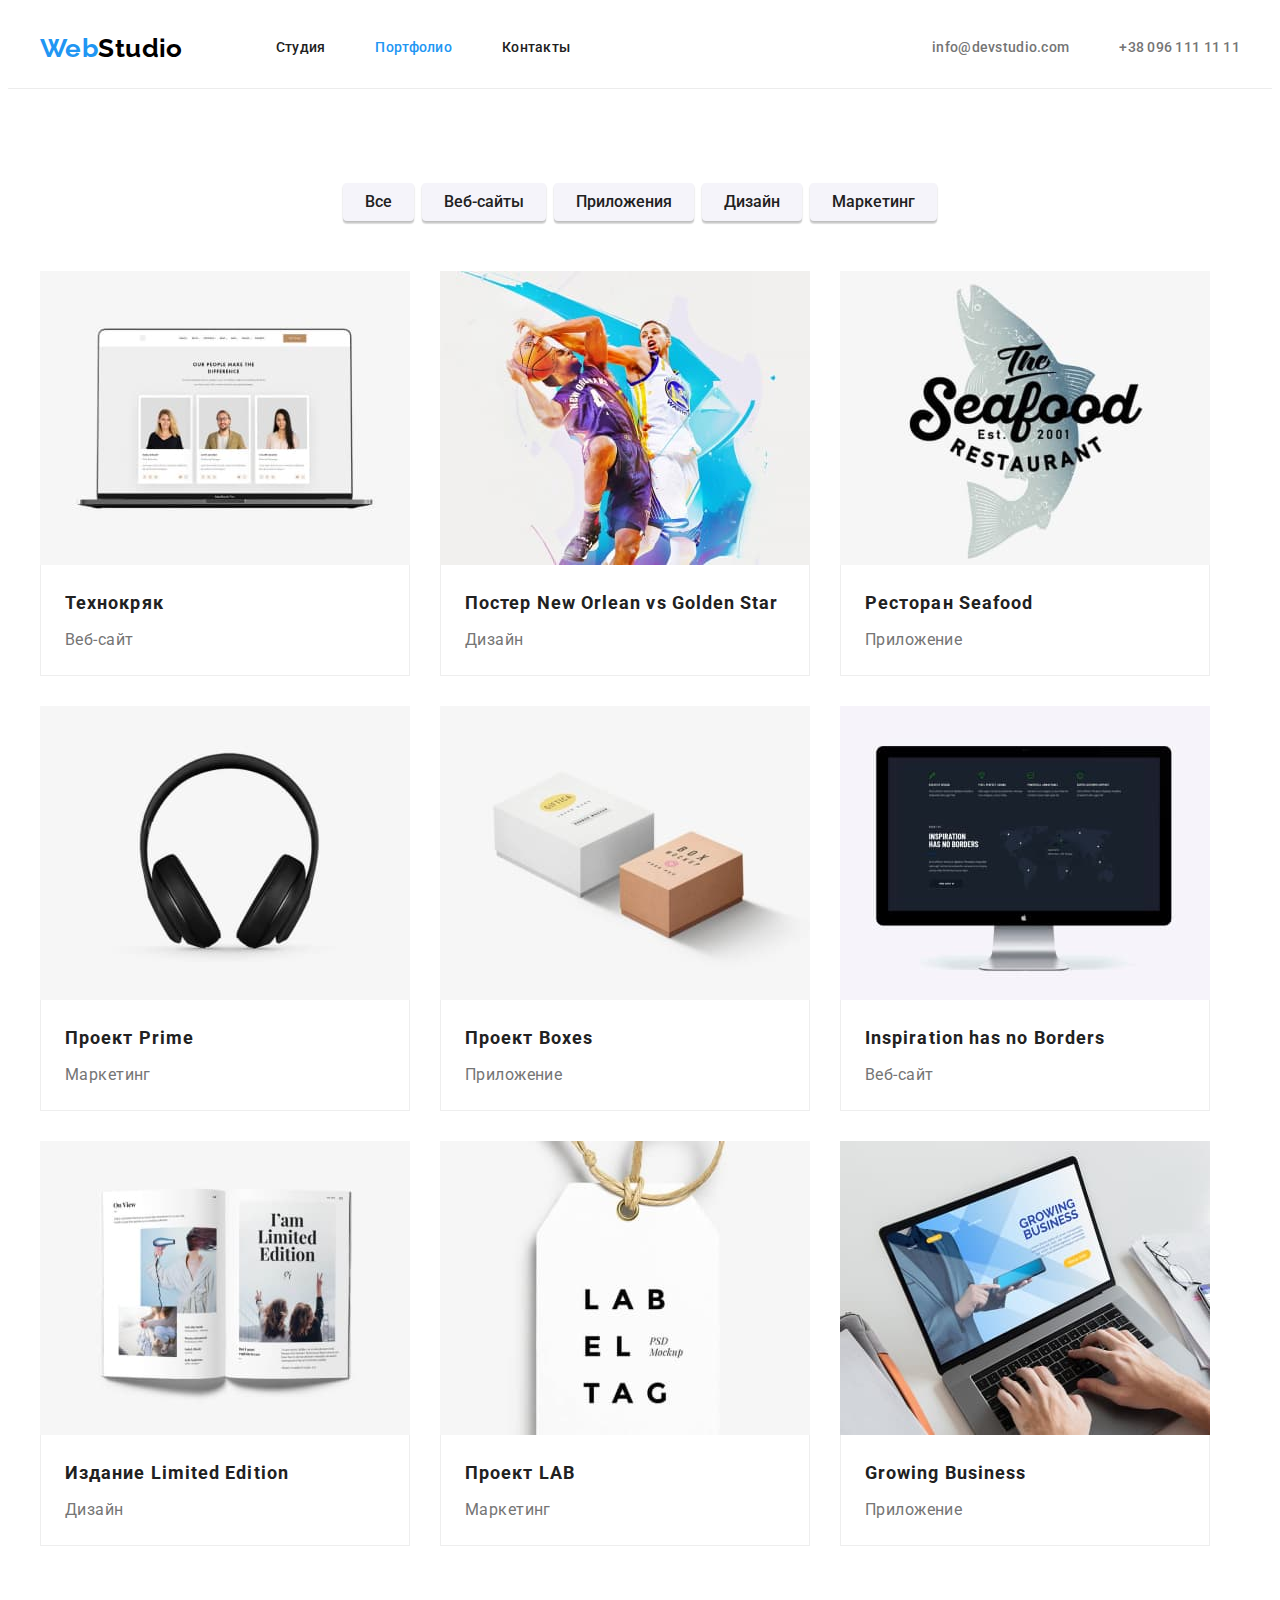
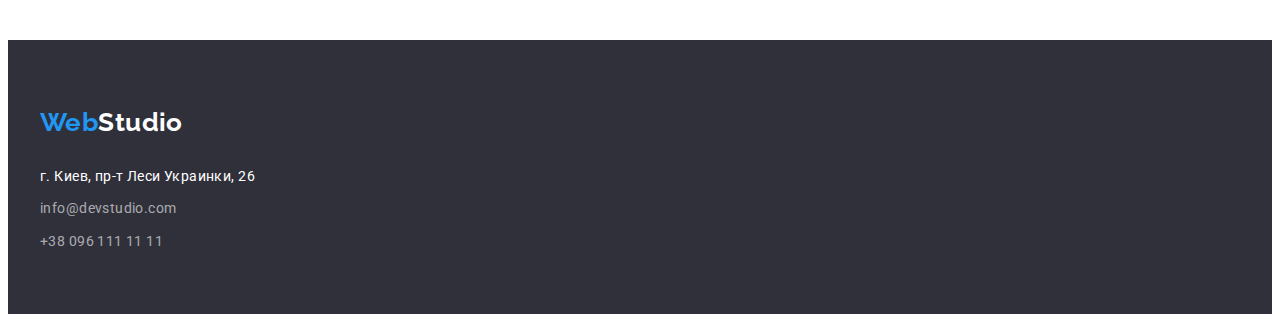
==== portfolio.html @ 7ce954c1 "Initial commit" ====
<!DOCTYPE html>
<html lang="ru">
  <head>
    <meta charset="UTF-8" />
    <meta http-equiv="X-UA-Compatible" content="IE=edge" />
    <meta name="viewport" content="width=device-width, initial-scale=1.0" />
    <title>Portfolio</title>
    <!-- Fonts -->
    <link rel="preconnect" href="https://fonts.googleapis.com" />
    <link rel="preconnect" href="https://fonts.gstatic.com" crossorigin />
    <link
      href="https://fonts.googleapis.com/css2?family=Raleway:wght@700&family=Roboto:wght@400;500;700;900&display=swap"
      rel="stylesheet"
    />
    <!-- NORMALIZ -->
    <link
      rel="stylesheet"
      href="https://cdnjs.cloudflare.com/ajax/libs/modern-normalize/1.1.0/modern-normalize.min.css"
      integrity="sha512-wpPYUAdjBVSE4KJnH1VR1HeZfpl1ub8YT/NKx4PuQ5NmX2tKuGu6U/JRp5y+Y8XG2tV+wKQpNHVUX03MfMFn9Q=="
      crossorigin="anonymous"
      referrerpolicy="no-referrer"
    />
    <!-- Custom styles -->
    <link rel="stylesheet" href="./css/styles.css" />
  </head>
  <body>
    <!-- Заголовок -->
    <header class="header-style">
      <div class="container header-container">
        <a class="logo" href="./index.html" lang="en">Web<span class="header-logo">Studio</span></a>
        <nav class="navigation">
          <ul class="list navigation-list">
            <li class="list-item navigation-item">
              <a class="header-link" href="./index.html">Студия</a>
            </li>
            <li class="list-item navigation-item">
              <a class="header-link-current" href="./portfolio.html">Портфолио</a>
            </li>
            <li class="list-item navigation-item"><a class="header-link" href="">Контакты</a></li>
          </ul>
        </nav>
        <ul class="list head-contact-list">
          <li class="head-contact-item">
            <a class="header-mail" href="mailto:info@devstudio.com">info@devstudio.com</a>
          </li>
          <li class="head-contact-item">
            <a class="header-tel" href="tel:+380961111111">+38 096 111 11 11</a>
          </li>
        </ul>
      </div>
    </header>

    <!-- Основная часть  -->
    <main>
      <section class="portfolio-section">
        <div class="container portfolio-container">
          <h1 class="visually-hidden">Портфолио</h1>
          <ul class="list portfolio-btn-list">
            <li class="portfolio-btn-item"><button class="btn" type="button">Все</button></li>
            <li class="portfolio-btn-item"><button class="btn" type="button">Веб-сайты</button></li>
            <li class="portfolio-btn-item">
              <button class="btn" type="button">Приложения</button>
            </li>
            <li class="portfolio-btn-item"><button class="btn" type="button">Дизайн</button></li>
            <li class="portfolio-btn-item"><button class="btn" type="button">Маркетинг</button></li>
          </ul>
          <ul class="list portfolio-list">
            <li class="portfolio-item">
              <img
                class="photo"
                src="./images/portfolio/1technokrjak.jpg"
                alt="laptop"
                width="370"
                height="294"
              />
              <div class="descr-filtname-grp">
                <h2 class="description">Технокряк</h2>
                <p class="filter-name">Веб-сайт</p>
              </div>
            </li>
            <li class="portfolio-item">
              <img
                class="photo"
                src="./images/portfolio/2poster.jpg"
                alt="basketball players"
                width="370"
                height="294"
              />
              <div class="descr-filtname-grp">
                <h2 class="description">Постер New Orlean vs Golden Star</h2>
                <p class="filter-name">Дизайн</p>
              </div>
            </li>
            <li class="portfolio-item">
              <img
                class="photo"
                src="./images/portfolio/3restaraunt.jpg"
                alt="restaurant logo"
                width="370"
                height="294"
              />
              <div class="descr-filtname-grp">
                <h2 class="description">Ресторан Seafood</h2>
                <p class="filter-name">Приложение</p>
              </div>
            </li>
            <li class="portfolio-item">
              <img
                class="photo"
                src="./images/portfolio/4prime.jpg"
                alt="headphones"
                width="370"
                height="294"
              />
              <div class="descr-filtname-grp">
                <h2 class="description">Проект Prime</h2>
                <p class="filter-name">Маркетинг</p>
              </div>
            </li>
            <li class="portfolio-item">
              <img
                class="photo"
                src="./images/portfolio/5boxes.jpg"
                alt="boxes"
                width="370"
                height="294"
              />
              <div class="descr-filtname-grp">
                <h2 class="description">Проект Boxes</h2>
                <p class="filter-name">Приложение</p>
              </div>
            </li>
            <li class="portfolio-item">
              <img
                class="photo"
                src="./images/portfolio/6inspiration.jpg"
                alt="monitor"
                width="370"
                height="294"
              />
              <div class="descr-filtname-grp">
                <h2 class="description">Inspiration has no Borders</h2>
                <p class="filter-name">Веб-сайт</p>
              </div>
            </li>
            <li class="portfolio-item">
              <img
                class="photo"
                src="./images/portfolio/7limited.jpg"
                alt="book"
                width="370"
                height="294"
              />
              <div class="descr-filtname-grp">
                <h2 class="description">Издание Limited Edition</h2>
                <p class="filter-name">Дизайн</p>
              </div>
            </li>
            <li class="portfolio-item">
              <img
                class="photo"
                src="./images/portfolio/8lab.jpg"
                alt="label tag"
                width="370"
                height="294"
              />
              <div class="descr-filtname-grp">
                <h2 class="description">Проект LAB</h2>
                <p class="filter-name">Маркетинг</p>
              </div>
            </li>
            <li class="portfolio-item">
              <img
                class="photo"
                src="./images/portfolio/9business.jpg"
                alt="laptop"
                width="370"
                height="294"
              />
              <div class="descr-filtname-grp">
                <h2 class="description">Growing Business</h2>
                <p class="filter-name">Приложение</p>
              </div>
            </li>
          </ul>
        </div>
      </section>
    </main>

    <!-- Footer -->
    <footer class="footer">
      <div class="container footer-container">
        <a class="logo logo-footer" href="./index.html" lang="en"
          >Web<span class="footer-logo">Studio</span></a
        >
        <!-- Контактная информация -->
        <address>
          <ul class="list address-list">
            <li class="address-item">
              <a
                class="geoposition"
                href="http://goo.gl/maps/pMn1y5M8isp2wxhz7"
                target="_blank"
                rel="noopener noreferrer"
                >г. Киев, пр-т Леси Украинки, 26</a
              >
            </li>
            <li class="address-item">
              <a class="footer-mail" href="mailto:info@devstudio.com">info@devstudio.com</a>
            </li>
            <li class="address-item">
              <a class="footer-tel" href="tel:+380961111111">+38 096 111 11 11</a>
            </li>
          </ul>
        </address>
      </div>
    </footer>
  </body>
</html>
---- css/styles.css ----
:root {
  --accent-color: #2196f3;
  --white-txt-color: #ffffff;
  --text-benef-tel-filter-col: #757575;
  --text-headlink-team-beneftype-col: #212121;
  --footer-hero-bcg-color: #2f303a;
  --ind-hero-btn-hover-bcg-col: #188ce8;
  --ind-team-section-bcg-col: #f5f4fa;
  --main-bcg-color: #ffffff;
  --portfolio-btn-bcg-col: #f5f4fa;
  --logo-header-col: #000000;
  --footer-mail-tel-txt-col: rgba(255, 255, 255, 0.6);
}

body {
  font-family: 'Roboto', sans-serif;
  font-size: 14px;
  letter-spacing: 0.03em;
  background-color: var(--main-bcg-color);
}

h1,
h2,
h3,
h4,
h5,
h6,
p {
  margin: 0;
}

img {
  display: block;
}

/* lists style */
.list {
  list-style: none;
  padding: 0;
  margin: 0;
}

.visually-hidden {
  position: absolute;
  white-space: nowrap;
  width: 1px;
  height: 1px;
  overflow: hidden;
  border: 0;
  padding: 0;
  clip: rect(0 0 0 0);
  clip-path: inset(50%);
  margin: -1px;
}

.container {
  /* outline: 1px solid red; */

  width: 1200px;
  padding-left: 15px;
  padding-right: 15px;

  margin-left: auto;
  margin-right: auto;
}

/* ------------------------------header style ------------------------------*/

.header-style {
  border-bottom: 1px solid #ececec;
}

.header-container {
  display: flex;
  align-items: center;
}

.logo {
  margin-right: 93px;

  font-family: 'Raleway', sans-serif;
  font-weight: 700;
  font-size: 26px;
  line-height: 1.71;
  color: var(--accent-color);
  text-decoration: none;
}

.header-logo {
  color: var(--logo-header-col);
  text-decoration: none;
}

.navigation-list {
  display: flex;
  align-items: center;
}

.navigation-item {
  margin-right: 50px;
}

.navigation-item:last-child {
  margin-right: 0;
}

.header-link,
.header-link-current {
  display: block;
  padding-top: 32px;
  padding-bottom: 32px;
}

.header-link-current {
  font-weight: 500;
  line-height: 1.14;
  letter-spacing: 0.02em;
  color: var(--accent-color);
  text-decoration: none;
}

.header-link {
  font-weight: 500;
  line-height: 1.14;
  letter-spacing: 0.02em;
  color: var(--text-headlink-team-beneftype-col);
  text-decoration: none;
}
.header-link:hover,
.header-link:focus {
  color: var(--accent-color);
}

.head-contact-list {
  display: flex;
  align-items: center;
  margin-left: auto;
}

.head-contact-item {
  margin-right: 50px;
}

.head-contact-item:last-child {
  margin-right: 0;
}

.header-mail {
  font-family: 'Roboto';
  font-style: normal;
  font-weight: 500;
  font-size: 14px;
  line-height: 1.14;
  letter-spacing: 0.02em;
  color: var(--text-benef-tel-filter-col);
  text-decoration: none;
  list-style: none;
}

.header-mail,
.header-tel {
  display: block;
  padding-top: 32px;
  padding-bottom: 32px;
}

.header-mail:hover,
.header-mail:focus {
  color: var(--accent-color);
}

.header-tel {
  font-weight: 500;
  line-height: 1.14;
  letter-spacing: 0.02em;
  color: var(--text-benef-tel-filter-col);
  text-decoration: none;
}
.header-tel:hover,
.header-tel:focus {
  color: var(--accent-color);
}

/* ------------------------------footer style------------------------------ */
.footer {
  background-color: var(--footer-hero-bcg-color);
  padding-top: 60px;
  padding-bottom: 60px;
}

.footer-container {
  align-items: center;
}

.logo-footer {
  display: block;
  margin-bottom: 20px;
}

.footer-logo {
  color: var(--white-txt-color);
}

.address-item {
  display: block;
  margin-bottom: 9px;
}

.address-item:last-child {
  margin-bottom: 0;
}

.geoposition {
  font-style: normal;
  line-height: 1.71;
  color: var(--white-txt-color);
  text-decoration: none;
}
.geoposition:hover,
.geoposition:focus {
  color: var(--accent-color);
}

.footer-mail,
.footer-tel {
  font-style: normal;
  line-height: 1.71;
  color: var(--footer-mail-tel-txt-col);
  text-decoration: none;
}
.footer-tel:hover,
.footer-tel:focus,
.footer-mail:hover,
.footer-mail:focus {
  color: var(--accent-color);
}

/* ------------------------------index style------------------------------ */
/* -----------------hero----------------- */
.hero {
  background-color: var(--footer-hero-bcg-color);
  padding-top: 200px;
  padding-bottom: 200px;
}

.hero-description {
  display: block;
  width: 696px;
  height: 120px;
  margin-bottom: 30px;
  margin-right: auto;
  margin-left: auto;

  font-weight: 900;
  font-size: 44px;
  line-height: 1.36;
  text-align: center;
  letter-spacing: 0.06em;
  text-transform: uppercase;
  color: var(--white-txt-color);
}

.hero-btn {
  margin-right: auto;
  margin-left: auto;

  padding-top: 10px;
  padding-right: 32px;
  padding-bottom: 10px;
  padding-left: 32px;

  font-family: 'Roboto', sans-serif;
  font-weight: 700;
  font-size: 16px;
  line-height: 1.88;
  display: flex;
  align-items: center;
  text-align: center;
  letter-spacing: 0.06em;
  color: var(--white-txt-color);
  background-color: var(--accent-color);
  cursor: pointer;
  box-shadow: 0px 4px 4px rgba(0, 0, 0, 0.15);
  border: none;
  border-radius: 4px;
}

.hero-btn:hover,
.hero-btn:focus {
  background-color: var(--ind-hero-btn-hover-bcg-col);
}

/* -----------------benefits----------------- */
.benefits-section {
  padding-top: 94px;
  padding-bottom: 94px;
}

.benefits-list {
  display: flex;
  align-items: center;
}
.benefits-item {
  display: block;
  width: 270px;
  margin-right: 30px;
}

.benefits-item:last-child {
  margin-right: 0;
}

.benefits-type {
  font-size: 14px;
  font-weight: 700;
  line-height: 1.14;
  margin-bottom: 10px;
  text-transform: uppercase;
  color: var(--text-headlink-team-beneftype-col);
}

.benefits-description {
  line-height: 1.71;
  color: var(--text-benef-tel-filter-col);
}

/* -----------------about and team----------------- */

.about-section {
  padding-bottom: 94px;
}

.about {
  display: block;
  align-items: center;
  margin-bottom: 50px;
}

.about-list {
  display: flex;
}

.about-item {
  display: block;
  margin-right: 30px;
}
.about-item:last-child {
  margin-right: 0;
}

.team-section {
  background-color: var(--ind-team-section-bcg-col);
  padding-top: 94px;
  padding-bottom: 94px;
}

.about,
.team {
  font-weight: 700;
  font-size: 36px;
  line-height: 1.17;
  text-align: center;
  color: var(--text-headlink-team-beneftype-col);
}

.team {
  display: block;
  align-items: center;
  margin-bottom: 50px;
}

.team-list {
  display: flex;
  align-items: center;
}

.member-card {
  margin-right: 30px;
  width: 270px;
  height: 368px;
  box-shadow: 0px 1px 3px rgba(0, 0, 0, 0.12), 0px 1px 1px rgba(0, 0, 0, 0.14),
    0px 2px 1px rgba(0, 0, 0, 0.2);
  border-radius: 0px 0px 4px 4px;
  background-color: var(--main-bcg-color);
}

.member-card:last-child {
  margin-right: 0;
}

.team-name-position {
  padding-top: 30px;
  padding-bottom: 30px;
}

.team-member {
  margin-bottom: 10px;

  font-weight: 500;
  font-size: 16px;
  line-height: 1.19;
  text-align: center;
  color: var(--text-headlink-team-beneftype-col);
}

.member-position {
  font-size: 16px;
  line-height: 1.19;
  text-align: center;
  color: var(--text-benef-tel-filter-col);
}

/* ------------------------------porfolio style------------------------------ */
.portfolio-section {
  padding-top: 94px;
  padding-bottom: 94px;
}

.portfolio-btn-list {
  display: flex;
  align-items: center;
  justify-content: center;

  margin-bottom: 50px;
}

.portfolio-btn-item {
  margin-right: 8px;
}

.portfolio-btn-item:last-child {
  margin-right: 0;
}

.btn {
  padding-top: 6px;
  padding-right: 22px;
  padding-bottom: 6px;
  padding-left: 22px;

  font-family: 'Roboto';
  font-style: normal;
  font-weight: 500;
  font-size: 16px;
  line-height: 1.62;
  color: var(--text-headlink-team-beneftype-col);
  background: var(--portfolio-btn-bcg-col);

  box-shadow: 0px 3px 1px rgba(0, 0, 0, 0.1), 0px 1px 2px rgba(0, 0, 0, 0.08),
    0px 2px 2px rgba(0, 0, 0, 0.12);
  border: none;
  border-radius: 4px;
  cursor: pointer;
}

.btn:hover,
.btn:focus {
  color: var(--white-txt-color);
  background-color: var(--accent-color);
}

.portfolio-list {
  display: flex;
  flex-wrap: wrap;
}

.portfolio-item {
  box-sizing: border-box;
  width: 370px;
  margin-right: 30px;
  margin-bottom: 30px;
}

.portfolio-item:nth-child(3n) {
  margin-right: 0;
}

.portfolio-item:nth-last-child(-n + 3) {
  margin-bottom: 0;
}

.descr-filtname-grp {
  padding-top: 20px;
  padding-right: 24px;
  padding-bottom: 20px;
  padding-left: 24px;
  border-right: 1px solid #eeeeee;
  border-bottom: 1px solid #eeeeee;
  border-left: 1px solid #eeeeee;
}

.description,
.filter-name {
  display: block;
}

.description {
  margin-bottom: 4px;

  font-weight: 700;
  font-size: 18px;
  line-height: 2;
  letter-spacing: 0.06em;
  color: var(--text-headlink-team-beneftype-col);
}

.filter-name {
  font-size: 16px;
  line-height: 1.88;
  color: var(--text-benef-tel-filter-col);
}
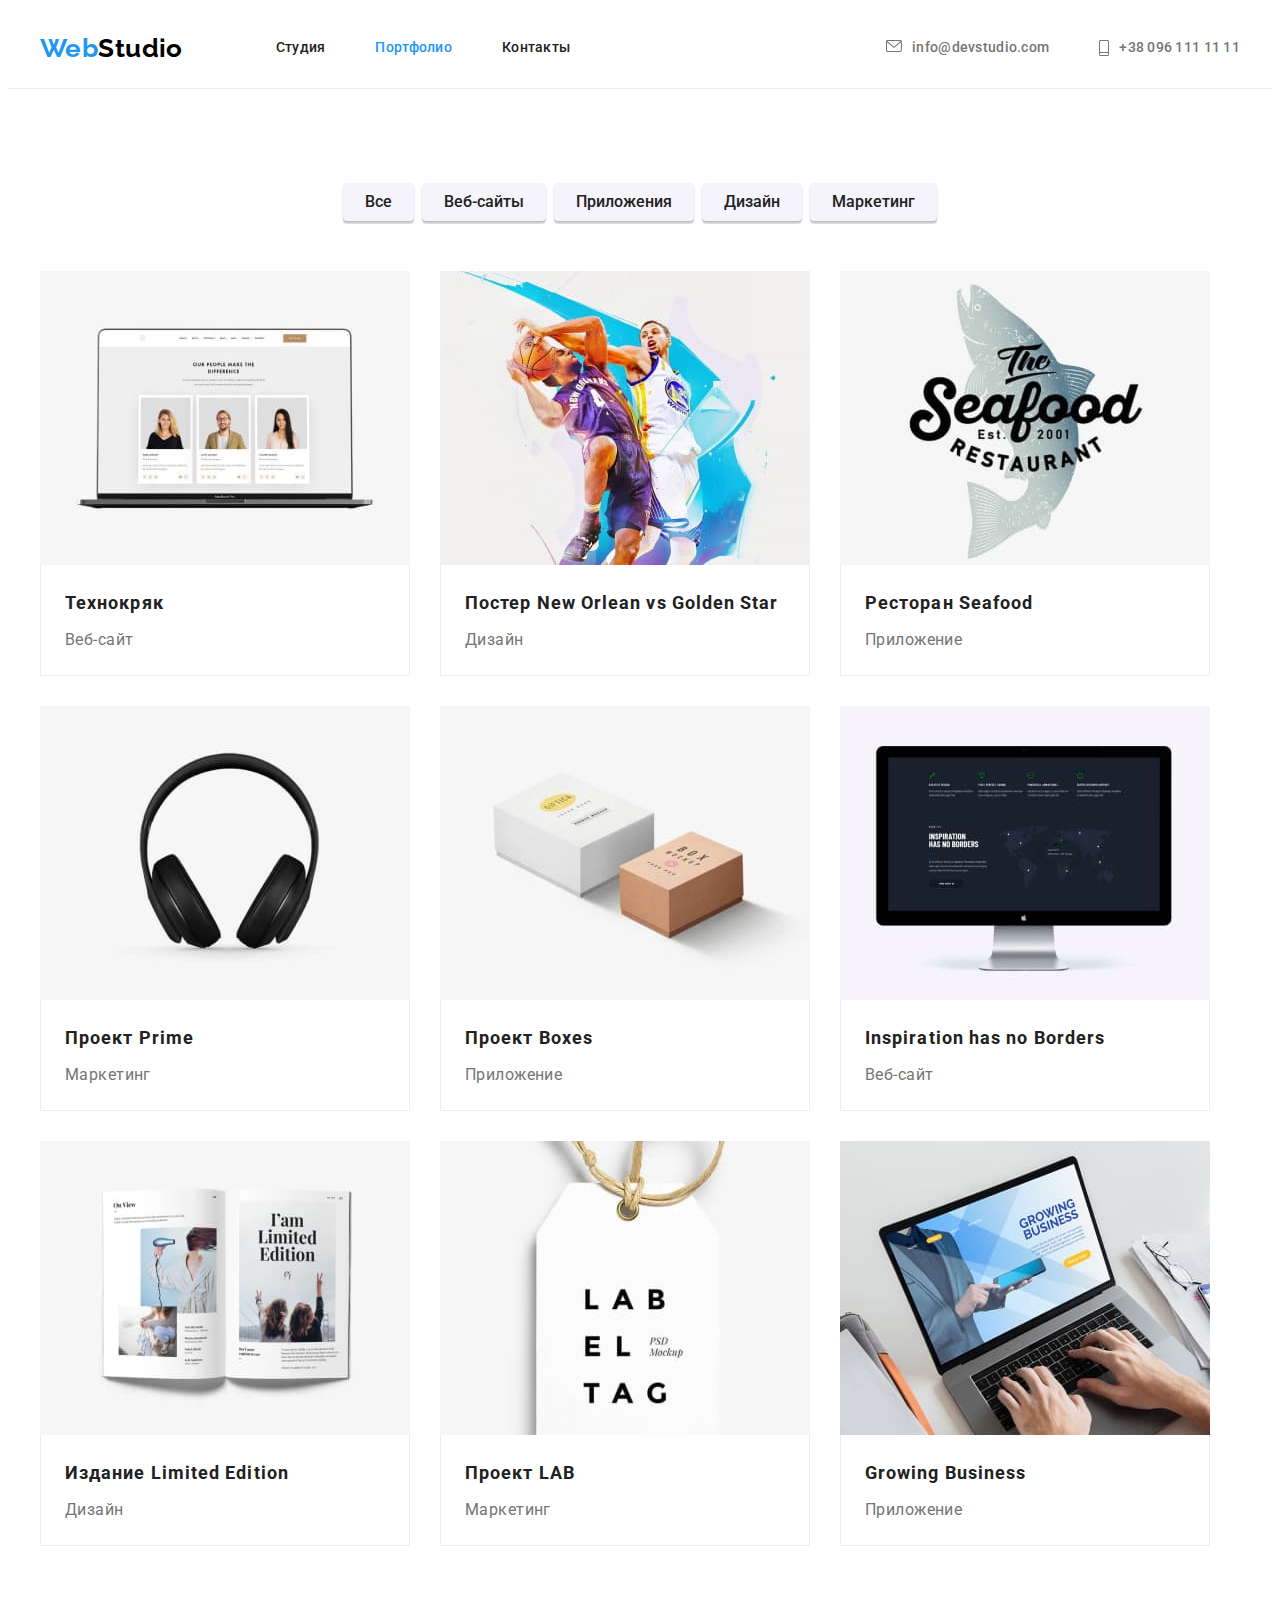
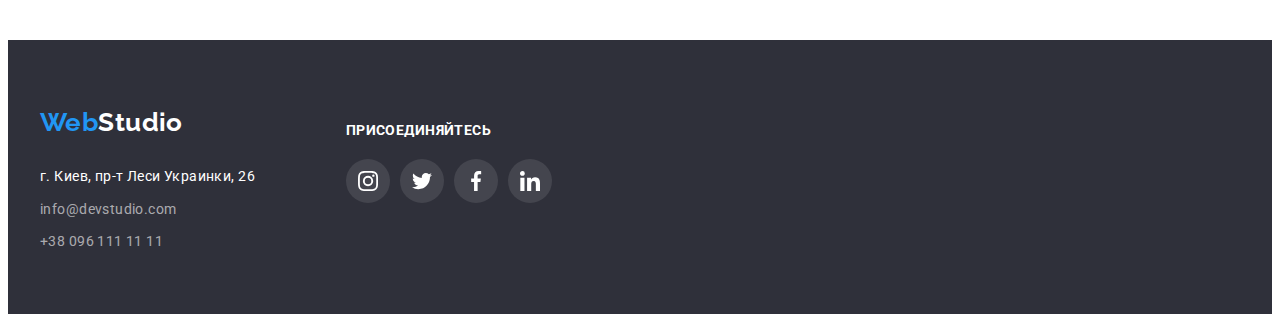
==== commit 57e1715b: "ДЗ 04" ====
--- a/portfolio.html
+++ b/portfolio.html
@@ -41,10 +41,20 @@
         </nav>
         <ul class="list head-contact-list">
           <li class="head-contact-item">
-            <a class="header-mail" href="mailto:info@devstudio.com">info@devstudio.com</a>
+            <a class="header-mail" href="mailto:info@devstudio.com">
+              <svg class="contact-icon" width="16" height="12">
+                <use href="../images/sprite.svg#icon-email"></use>
+              </svg>
+              info@devstudio.com</a
+            >
           </li>
           <li class="head-contact-item">
-            <a class="header-tel" href="tel:+380961111111">+38 096 111 11 11</a>
+            <a class="header-tel" href="tel:+380961111111">
+              <svg class="contact-icon" width="10" height="16">
+                <use href="../images/sprite.svg#icon-phone"></use>
+              </svg>
+              +38 096 111 11 11</a
+            >
           </li>
         </ul>
       </div>
@@ -190,29 +200,88 @@
     <!-- Footer -->
     <footer class="footer">
       <div class="container footer-container">
-        <a class="logo logo-footer" href="./index.html" lang="en"
-          >Web<span class="footer-logo">Studio</span></a
-        >
-        <!-- Контактная информация -->
-        <address>
-          <ul class="list address-list">
-            <li class="address-item">
-              <a
-                class="geoposition"
-                href="http://goo.gl/maps/pMn1y5M8isp2wxhz7"
-                target="_blank"
-                rel="noopener noreferrer"
-                >г. Киев, пр-т Леси Украинки, 26</a
-              >
-            </li>
-            <li class="address-item">
-              <a class="footer-mail" href="mailto:info@devstudio.com">info@devstudio.com</a>
-            </li>
-            <li class="address-item">
-              <a class="footer-tel" href="tel:+380961111111">+38 096 111 11 11</a>
-            </li>
-          </ul>
-        </address>
+        <div class="foot-logo-adress-box">
+          <a class="logo logo-footer" href="./index.html" lang="en"
+            >Web<span class="footer-logo">Studio</span></a
+          >
+          <!-- Контактная информация -->
+          <address>
+            <ul class="list address-list">
+              <li class="address-item">
+                <a
+                  class="geoposition"
+                  href="http://goo.gl/maps/pMn1y5M8isp2wxhz7"
+                  target="_blank"
+                  rel="noopener noreferrer"
+                  >г. Киев, пр-т Леси Украинки, 26</a
+                >
+              </li>
+              <li class="address-item">
+                <a class="footer-mail" href="mailto:info@devstudio.com">info@devstudio.com</a>
+              </li>
+              <li class="address-item">
+                <a class="footer-tel" href="tel:+380961111111">+38 096 111 11 11</a>
+              </li>
+            </ul>
+          </address>
+        </div>
+        <div class="foot-socials-box">
+          <h3 class="foot-socials">Присоединяйтесь</h3>
+          <ul class="foot-socials-list list">
+            <li class="foot-socials-item">
+              <a
+                class="foot-socials-link link"
+                href=""
+                target="_blank"
+                rel="noopener noreferrer"
+                aria-label="иконка Instagram"
+              >
+                <svg class="foot-socials-icon" width="20" height="20">
+                  <use href="./images/sprite.svg#icon-instagram"></use>
+                </svg>
+              </a>
+            </li>
+            <li class="foot-socials-item">
+              <a
+                class="foot-socials-link link"
+                href=""
+                target="_blank"
+                rel="noopener noreferrer"
+                aria-label="иконка Twitter"
+              >
+                <svg class="foot-socials-icon" width="20" height="20">
+                  <use href="./images/sprite.svg#icon-twitter"></use>
+                </svg>
+              </a>
+            </li>
+            <li class="foot-socials-item">
+              <a
+                class="foot-socials-link link"
+                href=""
+                target="_blank"
+                rel="noopener noreferrer"
+                aria-label="иконка Facebook"
+              >
+                <svg class="foot-socials-icon" width="20" height="20">
+                  <use href="./images/sprite.svg#icon-facebook"></use>
+                </svg>
+              </a>
+            </li>
+            <li class="foot-socials-item">
+              <a
+                class="foot-socials-link link"
+                href=""
+                target="_blank"
+                rel="noopener noreferrer"
+                aria-label="иконка Linkedin"
+              >
+                <svg class="foot-socials-icon" width="20" height="20">
+                  <use href="./images/sprite.svg#icon-linkedin"></use>
+                </svg>
+              </a>
+            </li>
+          </ul>
+        </div>
       </div>
     </footer>
   </body>
--- a/css/styles.css
+++ b/css/styles.css
@@ -159,7 +159,8 @@
 
 .header-mail,
 .header-tel {
-  display: block;
+  display: flex;
+  align-content: center;
   padding-top: 32px;
   padding-bottom: 32px;
 }
@@ -181,6 +182,18 @@
   color: var(--accent-color);
 }
 
+.contact-icon {
+  margin-right: 10px;
+  fill: var(--text-benef-tel-filter-col);
+}
+
+.header-mail:hover .contact-icon,
+.header-mail:focus .contact-icon,
+.header-tel:hover .contact-icon,
+.header-tel:focus .contact-icon {
+  fill: var(--accent-color);
+}
+
 /* ------------------------------footer style------------------------------ */
 .footer {
   background-color: var(--footer-hero-bcg-color);
@@ -189,7 +202,12 @@
 }
 
 .footer-container {
-  align-items: center;
+  display: flex;
+  align-items: center;
+}
+
+.foot-logo-adress-box {
+  margin-right: 70px;
 }
 
 .logo-footer {
@@ -235,10 +253,68 @@
   color: var(--accent-color);
 }
 
+.foot-socials-box {
+  padding-top: 12px;
+  padding-bottom: 40px;
+}
+
+.foot-socials-list {
+  display: flex;
+  align-items: center;
+  justify-content: center;
+}
+
+.foot-socials {
+  font-style: normal;
+  font-weight: 700;
+  font-size: 14px;
+  line-height: 1.14;
+  letter-spacing: 0.03em;
+  text-transform: uppercase;
+  color: var(--white-txt-color);
+  margin-bottom: 20px;
+}
+
+.foot-socials-link {
+  display: flex;
+  justify-content: center;
+  align-items: center;
+  width: 44px;
+  height: 44px;
+
+  border-radius: 50%;
+
+  background-color: #ffffff1a;
+}
+
+.foot-socials-link:hover,
+.foot-socials-link:focus {
+  background-color: var(--accent-color);
+}
+
+.foot-socials-item {
+  margin-right: 10px;
+}
+
+.foot-socials-item:last-child {
+  margin-right: 0;
+}
+
+.foot-socials-icon {
+  fill: #ffffff;
+}
+
 /* ------------------------------index style------------------------------ */
 /* -----------------hero----------------- */
 .hero {
+  max-width: 1600px;
+  margin-right: auto;
+  margin-left: auto;
   background-color: var(--footer-hero-bcg-color);
+  background-image: linear-gradient(#2f303a66, #2f303a66), url(../images/bcg/hero-bcg.jpg);
+  background-repeat: no-repeat;
+  background-position: center;
+
   padding-top: 200px;
   padding-bottom: 200px;
 }
@@ -306,6 +382,17 @@
   margin-right: 30px;
 }
 
+.benefits-icon-place {
+  display: flex;
+  align-items: center;
+  justify-content: center;
+  width: 270px;
+  height: 120px;
+  border-radius: 4px;
+  background-color: #f5f4fa;
+  margin-bottom: 30px;
+}
+
 .benefits-item:last-child {
   margin-right: 0;
 }
@@ -377,7 +464,7 @@
 .member-card {
   margin-right: 30px;
   width: 270px;
-  height: 368px;
+  height: 428px;
   box-shadow: 0px 1px 3px rgba(0, 0, 0, 0.12), 0px 1px 1px rgba(0, 0, 0, 0.14),
     0px 2px 1px rgba(0, 0, 0, 0.2);
   border-radius: 0px 0px 4px 4px;
@@ -408,8 +495,105 @@
   line-height: 1.19;
   text-align: center;
   color: var(--text-benef-tel-filter-col);
-}
-
+  margin-bottom: 16px;
+}
+
+/* Social icons */
+
+.socials {
+  display: flex;
+  justify-content: center;
+  align-items: center;
+}
+
+.socials-link {
+  display: flex;
+  justify-content: center;
+  align-items: center;
+  width: 44px;
+  height: 44px;
+
+  border-radius: 50%;
+
+  background-color: var(--main-bcg-color);
+}
+
+.socials-link:hover,
+.socials-link:focus {
+  background-color: var(--accent-color);
+}
+
+.socials-item {
+  margin-right: 10px;
+}
+
+.socials-item:last-child {
+  margin-right: 0;
+}
+
+.socials-icon {
+  fill: #afb1b8;
+}
+
+.socials-link:hover .socials-icon,
+.socials-link:focus .socials-icon {
+  fill: #ffffff;
+}
+
+/* ------------------ our clients ----------------- */
+.clients-section {
+  padding-top: 84px;
+  padding-bottom: 94px;
+}
+
+.clients {
+  font-weight: 700;
+  font-size: 36px;
+  line-height: 1.17;
+  text-align: center;
+  color: var(--text-headlink-team-beneftype-col);
+}
+
+.clients {
+  display: block;
+  align-items: center;
+  margin-bottom: 50px;
+}
+
+.clients-list {
+  display: flex;
+  align-items: center;
+  justify-content: center;
+}
+
+.clients-item:not(:last-child) {
+  margin-right: 30px;
+}
+
+.clients-link {
+  display: flex;
+  align-items: center;
+  justify-content: center;
+
+  width: 170px;
+  height: 92px;
+  border: 1px solid #afb1b8;
+  border-radius: 4px;
+}
+
+.clients-icon {
+  fill: #afb1b8;
+}
+
+.clients-link:hover,
+.clients-link:focus {
+  border-color: var(--accent-color);
+}
+
+.clients-link:hover .clients-icon,
+.clients-link:focus .clients-icon {
+  fill: var(--accent-color);
+}
 /* ------------------------------porfolio style------------------------------ */
 .portfolio-section {
   padding-top: 94px;
@@ -457,6 +641,7 @@
 .btn:focus {
   color: var(--white-txt-color);
   background-color: var(--accent-color);
+  filter: drop-shadow(0px 4px 4px rgba(0, 0, 0, 0.25));
 }
 
 .portfolio-list {
@@ -477,6 +662,12 @@
 
 .portfolio-item:nth-last-child(-n + 3) {
   margin-bottom: 0;
+}
+
+.portfolio-item:hover,
+.portfolio-item:focus {
+  box-shadow: 0px 1px 1px rgba(0, 0, 0, 0.12), 0px 4px 4px rgba(0, 0, 0, 0.06),
+    1px 4px 6px rgba(0, 0, 0, 0.16);
 }
 
 .descr-filtname-grp {
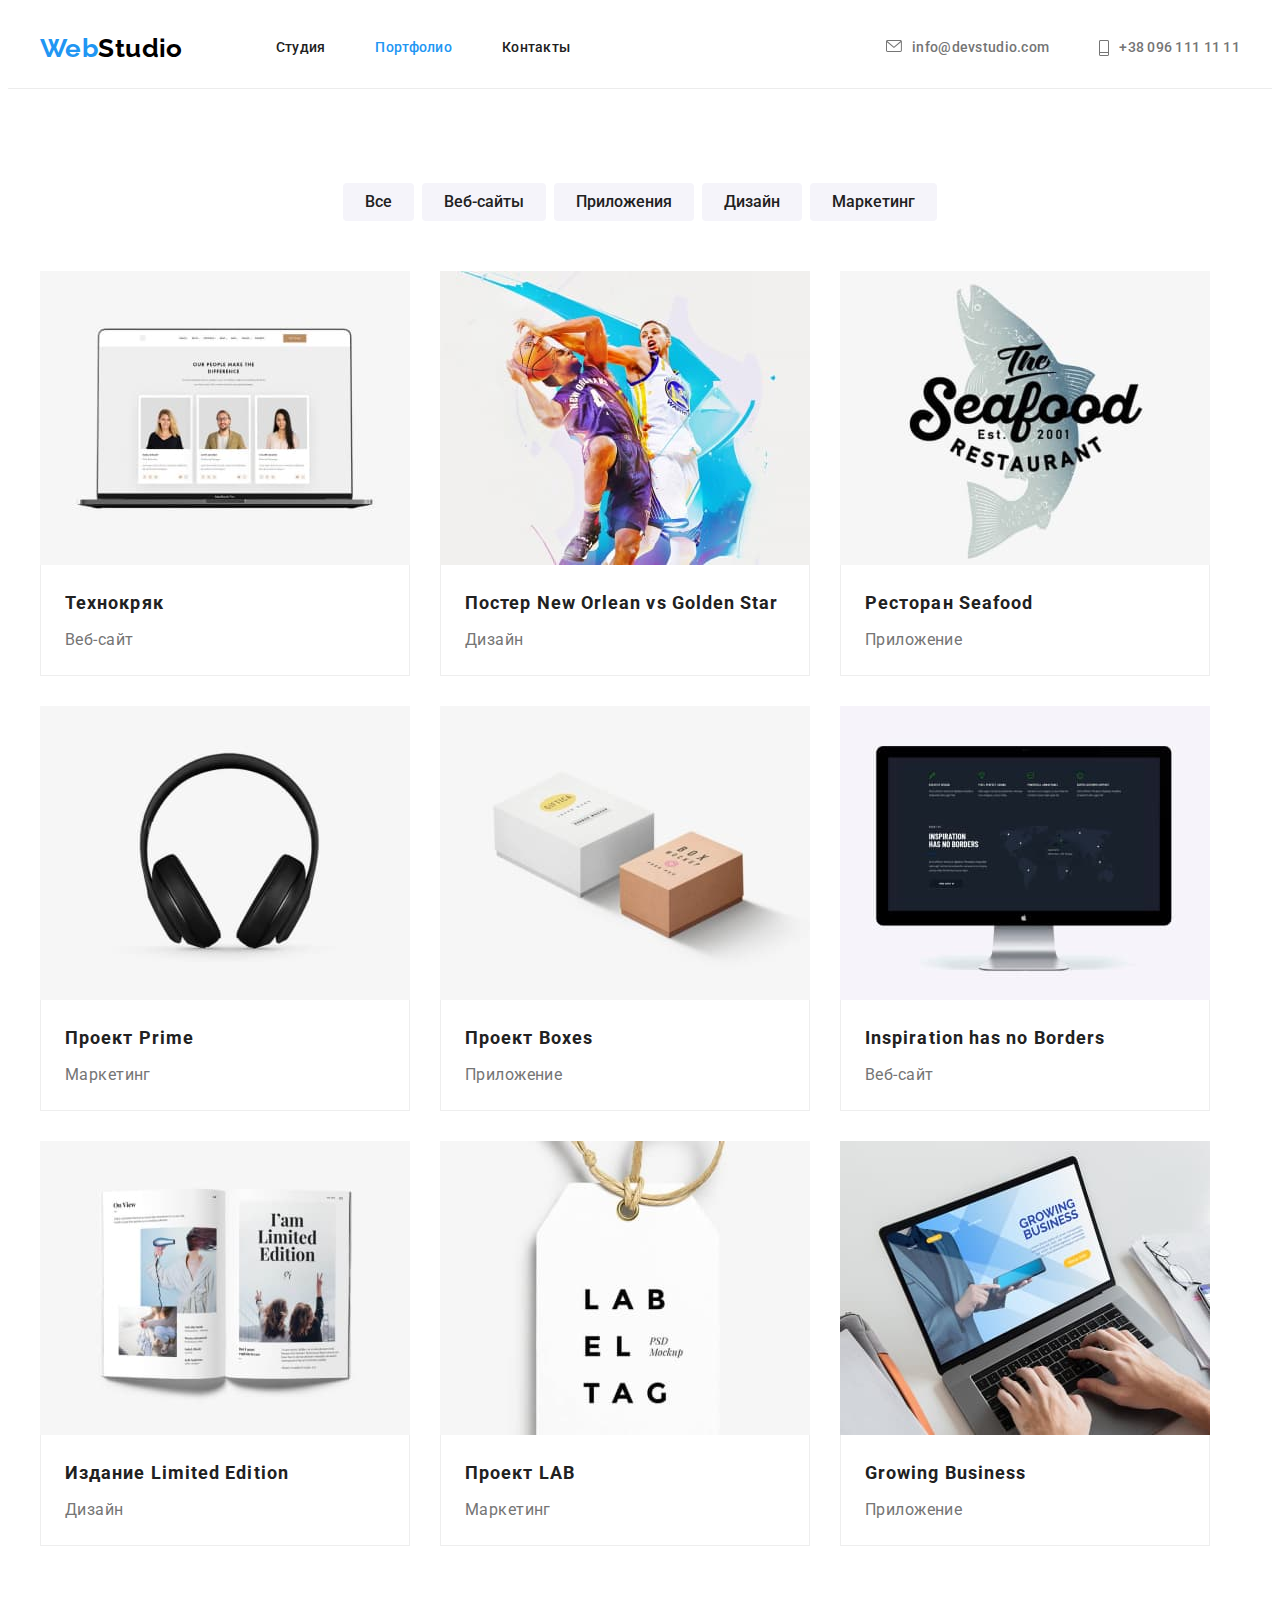
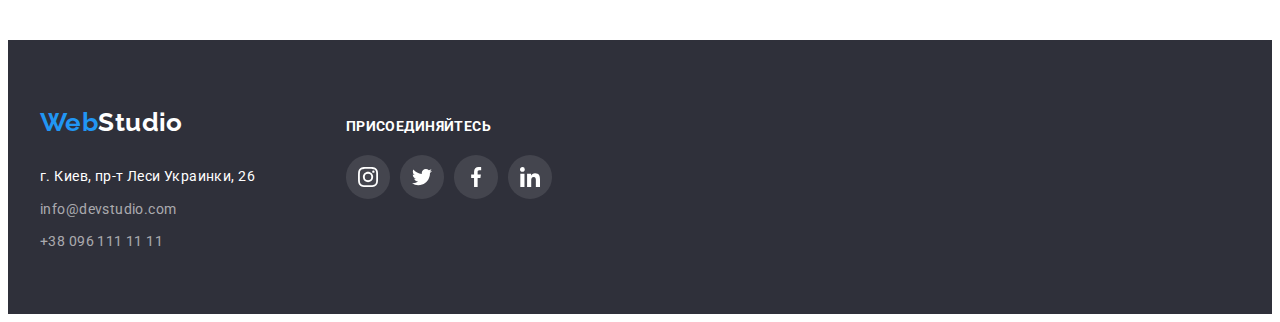
==== commit 9b2fc3c0: "ДЗ 04 доопрацьоване" ====
--- a/portfolio.html
+++ b/portfolio.html
@@ -43,7 +43,7 @@
           <li class="head-contact-item">
             <a class="header-mail" href="mailto:info@devstudio.com">
               <svg class="contact-icon" width="16" height="12">
-                <use href="../images/sprite.svg#icon-email"></use>
+                <use href="./images/sprite.svg#icon-email"></use>
               </svg>
               info@devstudio.com</a
             >
@@ -51,7 +51,7 @@
           <li class="head-contact-item">
             <a class="header-tel" href="tel:+380961111111">
               <svg class="contact-icon" width="10" height="16">
-                <use href="../images/sprite.svg#icon-phone"></use>
+                <use href="./images/sprite.svg#icon-phone"></use>
               </svg>
               +38 096 111 11 11</a
             >
@@ -76,121 +76,139 @@
           </ul>
           <ul class="list portfolio-list">
             <li class="portfolio-item">
-              <img
-                class="photo"
-                src="./images/portfolio/1technokrjak.jpg"
-                alt="laptop"
-                width="370"
-                height="294"
-              />
-              <div class="descr-filtname-grp">
-                <h2 class="description">Технокряк</h2>
-                <p class="filter-name">Веб-сайт</p>
-              </div>
-            </li>
-            <li class="portfolio-item">
-              <img
-                class="photo"
-                src="./images/portfolio/2poster.jpg"
-                alt="basketball players"
-                width="370"
-                height="294"
-              />
-              <div class="descr-filtname-grp">
-                <h2 class="description">Постер New Orlean vs Golden Star</h2>
-                <p class="filter-name">Дизайн</p>
-              </div>
-            </li>
-            <li class="portfolio-item">
-              <img
-                class="photo"
-                src="./images/portfolio/3restaraunt.jpg"
-                alt="restaurant logo"
-                width="370"
-                height="294"
-              />
-              <div class="descr-filtname-grp">
-                <h2 class="description">Ресторан Seafood</h2>
-                <p class="filter-name">Приложение</p>
-              </div>
-            </li>
-            <li class="portfolio-item">
-              <img
-                class="photo"
-                src="./images/portfolio/4prime.jpg"
-                alt="headphones"
-                width="370"
-                height="294"
-              />
-              <div class="descr-filtname-grp">
-                <h2 class="description">Проект Prime</h2>
-                <p class="filter-name">Маркетинг</p>
-              </div>
-            </li>
-            <li class="portfolio-item">
-              <img
-                class="photo"
-                src="./images/portfolio/5boxes.jpg"
-                alt="boxes"
-                width="370"
-                height="294"
-              />
-              <div class="descr-filtname-grp">
-                <h2 class="description">Проект Boxes</h2>
-                <p class="filter-name">Приложение</p>
-              </div>
-            </li>
-            <li class="portfolio-item">
-              <img
-                class="photo"
-                src="./images/portfolio/6inspiration.jpg"
-                alt="monitor"
-                width="370"
-                height="294"
-              />
-              <div class="descr-filtname-grp">
-                <h2 class="description">Inspiration has no Borders</h2>
-                <p class="filter-name">Веб-сайт</p>
-              </div>
-            </li>
-            <li class="portfolio-item">
-              <img
-                class="photo"
-                src="./images/portfolio/7limited.jpg"
-                alt="book"
-                width="370"
-                height="294"
-              />
-              <div class="descr-filtname-grp">
-                <h2 class="description">Издание Limited Edition</h2>
-                <p class="filter-name">Дизайн</p>
-              </div>
-            </li>
-            <li class="portfolio-item">
-              <img
-                class="photo"
-                src="./images/portfolio/8lab.jpg"
-                alt="label tag"
-                width="370"
-                height="294"
-              />
-              <div class="descr-filtname-grp">
-                <h2 class="description">Проект LAB</h2>
-                <p class="filter-name">Маркетинг</p>
-              </div>
-            </li>
-            <li class="portfolio-item">
-              <img
-                class="photo"
-                src="./images/portfolio/9business.jpg"
-                alt="laptop"
-                width="370"
-                height="294"
-              />
-              <div class="descr-filtname-grp">
-                <h2 class="description">Growing Business</h2>
-                <p class="filter-name">Приложение</p>
-              </div>
+              <a class="portfolio-item-link link" href="">
+                <img
+                  class="photo"
+                  src="./images/portfolio/1technokrjak.jpg"
+                  alt="laptop"
+                  width="370"
+                  height="294"
+                />
+                <div class="descr-filtname-grp">
+                  <h2 class="description">Технокряк</h2>
+                  <p class="filter-name">Веб-сайт</p>
+                </div>
+              </a>
+            </li>
+            <li class="portfolio-item">
+              <a class="portfolio-item-link link" href="">
+                <img
+                  class="photo"
+                  src="./images/portfolio/2poster.jpg"
+                  alt="basketball players"
+                  width="370"
+                  height="294"
+                />
+                <div class="descr-filtname-grp">
+                  <h2 class="description">Постер New Orlean vs Golden Star</h2>
+                  <p class="filter-name">Дизайн</p>
+                </div>
+              </a>
+            </li>
+            <li class="portfolio-item">
+              <a class="portfolio-item-link link" href="">
+                <img
+                  class="photo"
+                  src="./images/portfolio/3restaraunt.jpg"
+                  alt="restaurant logo"
+                  width="370"
+                  height="294"
+                />
+                <div class="descr-filtname-grp">
+                  <h2 class="description">Ресторан Seafood</h2>
+                  <p class="filter-name">Приложение</p>
+                </div>
+              </a>
+            </li>
+            <li class="portfolio-item">
+              <a class="portfolio-item-link link" href="">
+                <img
+                  class="photo"
+                  src="./images/portfolio/4prime.jpg"
+                  alt="headphones"
+                  width="370"
+                  height="294"
+                />
+                <div class="descr-filtname-grp">
+                  <h2 class="description">Проект Prime</h2>
+                  <p class="filter-name">Маркетинг</p>
+                </div>
+              </a>
+            </li>
+            <li class="portfolio-item">
+              <a class="portfolio-item-link link" href="">
+                <img
+                  class="photo"
+                  src="./images/portfolio/5boxes.jpg"
+                  alt="boxes"
+                  width="370"
+                  height="294"
+                />
+                <div class="descr-filtname-grp">
+                  <h2 class="description">Проект Boxes</h2>
+                  <p class="filter-name">Приложение</p>
+                </div>
+              </a>
+            </li>
+            <li class="portfolio-item">
+              <a class="portfolio-item-link link" href="">
+                <img
+                  class="photo"
+                  src="./images/portfolio/6inspiration.jpg"
+                  alt="monitor"
+                  width="370"
+                  height="294"
+                />
+                <div class="descr-filtname-grp">
+                  <h2 class="description">Inspiration has no Borders</h2>
+                  <p class="filter-name">Веб-сайт</p>
+                </div>
+              </a>
+            </li>
+            <li class="portfolio-item">
+              <a class="portfolio-item-link link" href="">
+                <img
+                  class="photo"
+                  src="./images/portfolio/7limited.jpg"
+                  alt="book"
+                  width="370"
+                  height="294"
+                />
+                <div class="descr-filtname-grp">
+                  <h2 class="description">Издание Limited Edition</h2>
+                  <p class="filter-name">Дизайн</p>
+                </div>
+              </a>
+            </li>
+            <li class="portfolio-item">
+              <a class="portfolio-item-link link" href="">
+                <img
+                  class="photo"
+                  src="./images/portfolio/8lab.jpg"
+                  alt="label tag"
+                  width="370"
+                  height="294"
+                />
+                <div class="descr-filtname-grp">
+                  <h2 class="description">Проект LAB</h2>
+                  <p class="filter-name">Маркетинг</p>
+                </div>
+              </a>
+            </li>
+            <li class="portfolio-item">
+              <a class="portfolio-item-link link" href="">
+                <img
+                  class="photo"
+                  src="./images/portfolio/9business.jpg"
+                  alt="laptop"
+                  width="370"
+                  height="294"
+                />
+                <div class="descr-filtname-grp">
+                  <h2 class="description">Growing Business</h2>
+                  <p class="filter-name">Приложение</p>
+                </div>
+              </a>
             </li>
           </ul>
         </div>
--- a/css/styles.css
+++ b/css/styles.css
@@ -203,7 +203,7 @@
 
 .footer-container {
   display: flex;
-  align-items: center;
+  align-items: baseline;
 }
 
 .foot-logo-adress-box {
@@ -251,11 +251,6 @@
 .footer-mail:hover,
 .footer-mail:focus {
   color: var(--accent-color);
-}
-
-.foot-socials-box {
-  padding-top: 12px;
-  padding-bottom: 40px;
 }
 
 .foot-socials-list {
@@ -308,10 +303,12 @@
 /* -----------------hero----------------- */
 .hero {
   max-width: 1600px;
+  max-height: 600px;
   margin-right: auto;
   margin-left: auto;
   background-color: var(--footer-hero-bcg-color);
   background-image: linear-gradient(#2f303a66, #2f303a66), url(../images/bcg/hero-bcg.jpg);
+  background-size: cover;
   background-repeat: no-repeat;
   background-position: center;
 
@@ -630,8 +627,6 @@
   color: var(--text-headlink-team-beneftype-col);
   background: var(--portfolio-btn-bcg-col);
 
-  box-shadow: 0px 3px 1px rgba(0, 0, 0, 0.1), 0px 1px 2px rgba(0, 0, 0, 0.08),
-    0px 2px 2px rgba(0, 0, 0, 0.12);
   border: none;
   border-radius: 4px;
   cursor: pointer;
@@ -641,7 +636,9 @@
 .btn:focus {
   color: var(--white-txt-color);
   background-color: var(--accent-color);
-  filter: drop-shadow(0px 4px 4px rgba(0, 0, 0, 0.25));
+  /* filter: drop-shadow(0px 4px 4px rgba(0, 0, 0, 0.25)); */
+  box-shadow: 0px 3px 1px rgba(0, 0, 0, 0.1), 0px 1px 2px rgba(0, 0, 0, 0.08),
+    0px 2px 2px rgba(0, 0, 0, 0.12);
 }
 
 .portfolio-list {
@@ -668,6 +665,10 @@
 .portfolio-item:focus {
   box-shadow: 0px 1px 1px rgba(0, 0, 0, 0.12), 0px 4px 4px rgba(0, 0, 0, 0.06),
     1px 4px 6px rgba(0, 0, 0, 0.16);
+}
+
+.portfolio-item-link {
+  text-decoration: none;
 }
 
 .descr-filtname-grp {
